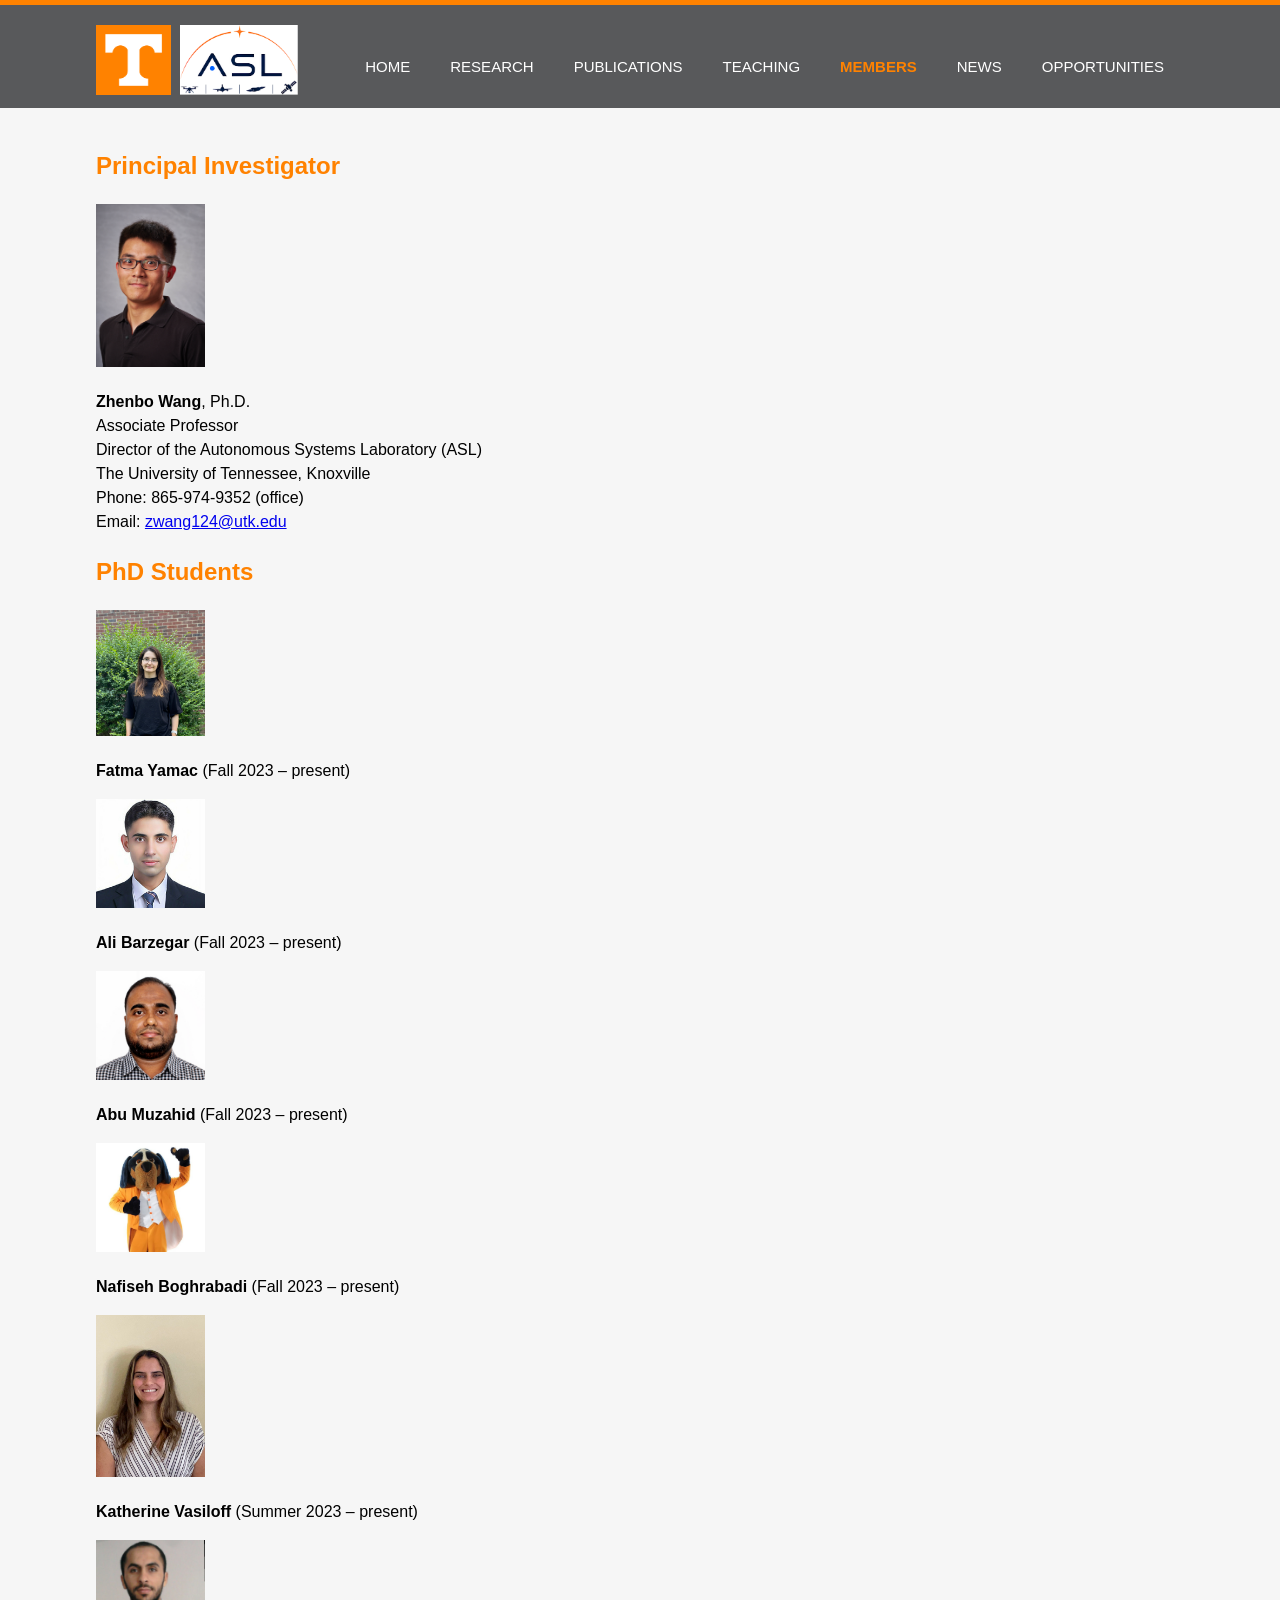
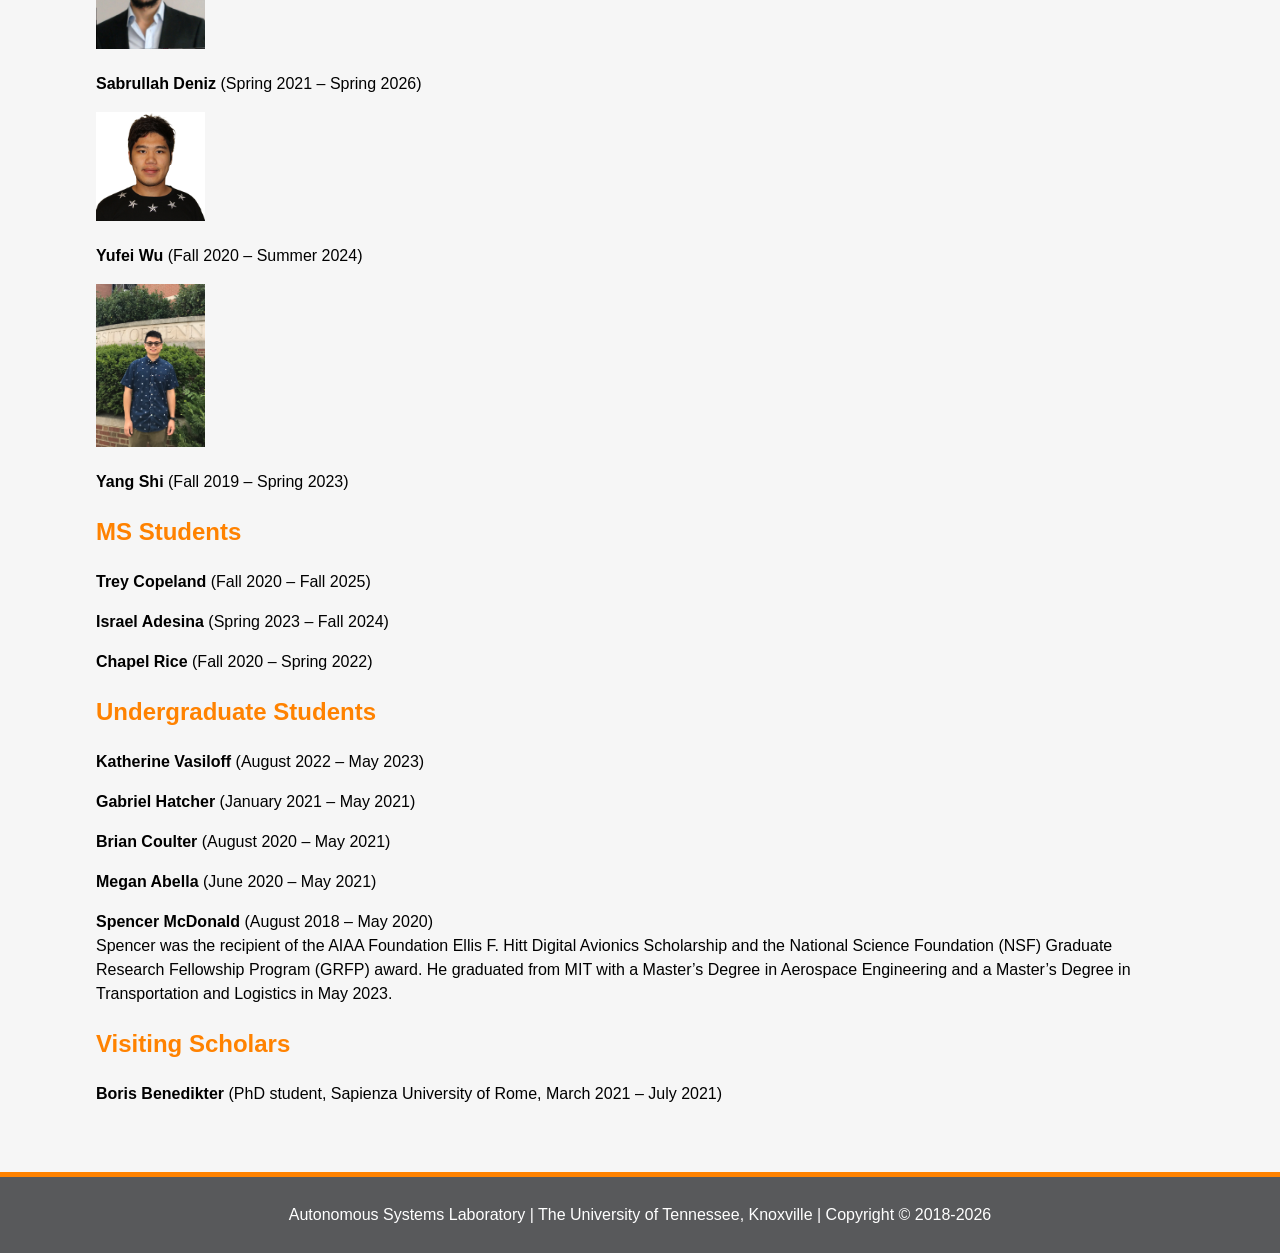
==== members.html @ 4ca72c1c "create lab website" ====
<!DOCTYPE html>
<html>
<head>
  <meta charset="utf-8">
  <meta name="viewport" content="width=device-width">
  <meta name="description" content="Autonomous Systems Laboratory at UTK">
  <meta name="keywords" content="Autonomous Systems Laboratory, University of Tennessee">
  <meta name="author" content="Dr. Zhenbo Wang">
  <title>Autonomous Systems Lab | UTK</title>
  <link rel="stylesheet" href="./css/style.css">

  <style>
  .dropbtn {
    display:inline;
    color: #ffffff;
    text-align:center;
    text-decoration:none;
  }
  li a:hover, .dropdown:hover .dropbtn {
    background-color: #ff8200;
  }
  li.dropdown {
    display:inline;
  }
  .dropdown-content {
    display: none;
    position: absolute;
    background-color: #58595B;
    min-width: 160px;
    z-index: 1;
  }
  .dropdown-content a{
    color: #ffffff;
    padding: 10px 10px;
    text-decoration: none;
    display: block;
    text-align: left;
  }
  .dropdown:hover .dropdown-content {
    display: block;
  }
  </style>

</head>
  <body>
    <header>
      <div class="container">
        <div id="branding">
          <h1><a href="https://www.utk.edu/"><img src="./img/logo_utk.png"/></a>  <a href="https://volweb.utk.edu/~zwang124/"><img src="./img/logo_asl_1.png"/></a></h1>
        </div>
        <nav>
          <ul>
            <li><a href="index.html">Home</a></li>
            <li class="dropdown">
              <a href="research.html" class="dropbtn">Research</a>
              <div class="dropdown-content">
                <!-- <a href="res_fundamental.html">Fundamental Research</a> -->
                <a href="res_space.html">Space Systems</a>
                <a href="res_air.html">Aerial Systems</a>
                <a href="res_ground.html">Ground Systems</a>
                <a href="res_power.html">Power and Energy Systems</a>
                <a href="res_facility.html">Facility</a>
                <a href="res_sponsors.html">Sponsors</a>
              </div>
            </li>
            <li><a href="publications.html">Publications</a></li>
            <li><a href="teaching.html">Teaching</a></li>
            <li class="current"><a href="members.html">Members</a></li>
            <li><a href="news.html">News</a></li>
            <li><a href="opportunities.html">Opportunities</a></li>
          </ul>
        </nav>
      </div>
    </header>

    <!-- <section id="showcase">
      <div class="container">
        <h1>Members</h1>
      </div>
    </section> -->

    <section id="main_body_members">
      <div class="container">
        <div class="box">
          <h2>Principal Investigator</h2>
          <img src="./img/ZhenboWang.jpg">
          <p><b>Zhenbo Wang</b>, Ph.D.
            <br>Associate Professor
            <br>Director of the Autonomous Systems Laboratory (ASL)
            <br>The University of Tennessee, Knoxville
            <br>Phone: 865-974-9352 (office)
            <br>Email: <a href="mailto:zwang124@utk.edu">zwang124@utk.edu</a>
            <!-- <br><a href="resume.html"><b>Resume</b></a> -->
          </p>
        </div>
        <div class="box">

          <h2>PhD Students</h2>

          <img src="./img/Fatma_Yamac.jpg">
          <p><b>Fatma Yamac</b> (Fall 2023 – present)</p>

          <img src="./img/Ali_Barzegar.jpg">
          <p><b>Ali Barzegar</b> (Fall 2023 – present)</p>

          <img src="./img/Abu_Muzahid.jpg">
          <p><b>Abu Muzahid</b> (Fall 2023 – present)</p>

          <img src="./img/Nafiseh_Boghrabadi.jpg">
          <p><b>Nafiseh Boghrabadi</b> (Fall 2023 – present)</p>

          <img src="./img/Katherine_Vasiloff.jpg">
          <p><b>Katherine Vasiloff</b> (Summer 2023 – present)</p>

          <img src="./img/Sabrullah_Deniz.jpg">
          <p><b>Sabrullah Deniz</b> (Spring 2021 – Spring 2026)</p>

          <img src="./img/Yufei_Wu.jpg">
          <p><b>Yufei Wu</b> (Fall 2020 – Summer 2024)</p>

	        <img src="./img/Yang_Shi.jpg">
          <p><b>Yang Shi</b> (Fall 2019 – Spring 2023)</p>


          <h2>MS Students</h2>

          <!-- <img src="./img/Trey_Copeland.jpg"> -->
          <p><b>Trey Copeland</b> (Fall 2020 – Fall 2025)</p>

          <!-- <img src="./img/Israel_Adesina.jpg"> -->
          <p><b>Israel Adesina</b> (Spring 2023 – Fall 2024)</p>

          <!-- <img src="./img/Chapel_Rice.jpg"> -->
          <p><b>Chapel Rice</b> (Fall 2020 – Spring 2022)</p>

          <!-- <img src="./img/Matthew_Sherrod.jpg"> -->
          <!-- <p><b>Matthew Sherrod</b> (Fall 2023 - present)</p> -->


          <h2>Undergraduate Students</h2>

          <p><b>Katherine Vasiloff</b> (August 2022 – May 2023)</p>
          <p><b>Gabriel Hatcher</b> (January 2021 – May 2021)</p>
          <p><b>Brian Coulter</b> (August 2020 – May 2021)</p>
          <p><b>Megan Abella</b> (June 2020 – May 2021)</p>
          <p><b>Spencer McDonald</b> (August 2018 – May 2020)
            <br>Spencer was the recipient of the AIAA Foundation Ellis F. Hitt Digital Avionics Scholarship and the National Science Foundation (NSF) Graduate Research Fellowship Program (GRFP) award. He graduated from MIT with a Master’s Degree in Aerospace Engineering and a Master’s Degree in Transportation and Logistics in May 2023.</p>

          <h2>Visiting Scholars</h2>
          <!-- <img src="./img/Boris_Benedikter.jpg"> -->
          <p><b>Boris Benedikter</b> (PhD student, Sapienza University of Rome, March 2021 – July 2021)
            <!-- <br>Email: <a href="mailto:bbenedik@utk.edu">bbenedik@utk.edu</a> -->
          </p>


        </div>
      </div>
    </section>

    <footer>
      <p>Autonomous Systems Laboratory | The University of Tennessee, Knoxville | Copyright &copy; 2018-<script>document.write(new Date().getFullYear());</script></p>
    </footer>
  </body>
</html>
---- css/style.css ----
body{
  font: 16px/1.5 Arial, Helvetica,sans-serif;
  padding:0;
  margin:0;
  background-color:#f6f6f6;
}

/* Global */
.container{
  width:85%;
  margin:auto;
  overflow:hidden;
}

ul{
  margin:0;
  padding:0;
}



/*** Homepage ***/
/* Header */
header{
  background:#58595B;
  color:#ffffff;
  padding-top:20px;
  min-height:70px;
  border-top:#ff8200 5px solid;
}

header a{
  color:#ffffff;
  text-decoration:none;
  text-transform:uppercase;
  font-size:15px;
}

header li{
  float:left;
  display:inline;
  padding: 20px 20px 0 20px;
}

header #branding{
  float:left;
  text-align: center;
}

header #branding img{
  height: 70px
}

header #branding h1{
  margin:0;
}

header nav{
  float:right;
  margin-top:10px;
}

header .highlight, header .current a{
  color:#ff8200;
  font-weight:bold;
}

header a:hover{
  color:#ffffff;
  font-weight:bold;
}

/* Showcase */
#showcase{
  min-height:300px;
  background:linear-gradient(rgba(0,0,0,0.5),rgba(0,0,0,0.5)),url('../img/cover_new.png') no-repeat 0;
  background-size:cover;
  text-align:center;
  color:#ffffff;
}

#showcase h1{
  margin-top:100px;
  font-size:50px;
  margin-bottom:10px;
}


/* Welcome */
#welcome{
  margin-top:20px;
  margin-bottom:10px;
}

#welcome .box{
  float:left;
  text-align:left;
  width:95%;
  color:#ff8200;
}

/* Boxes */
#boxes{
  margin-top:0px;
}

#boxes .box1{
  float:left;
  text-align:left;
  width:40%;
  padding-left:50px;
}

#boxes .box2{
  float:left;
  text-align:left;
  width:40%;
  padding-left: 100px;
}

#boxes .box1 li{
  margin-left:40px;
  text-indent:0px;
}

#counter{
  text-align:left;
  margin-left:110px;
}



/*** Research ***/
#main_body{
  margin-top:20px;
}

#main_body .box1{
  float:left;
  text-align:left;
  width:100%;
}

#main_body .box1 h2{
  color:#ff8200;
}

#main_body .box2 li{
  margin-left:40px;
  text-indent:0px;
}

#research_figure{
  margin-bottom:50px;
}

#research_figure .box3{
  float:left;
  text-align:center;
  width:30%;
  padding:10px;
  margin-top:20px;
}

#research_figure .box3 img{
  width:100%;
}

#figure_sponsor{
  margin-bottom:50px;
}

#figure_sponsor .box2{
  float:left;
  text-align:center;
  width:30%;
  padding:10px;
  margin-top:20px;
}

#figure_sponsor .box2 img{
  width:75%;
}


/*** Fundamental ***/
#showcase_fundamental{
  min-height:300px;
  background:linear-gradient(rgba(0,0,0,0.5),rgba(0,0,0,0.5)),url('../img/fundamental.jpg') no-repeat 0;
  background-size:cover;
  text-align:center;
  color:#ffffff;
}

#showcase_fundamental h1{
  margin-top:100px;
  font-size:50px;
  margin-bottom:10px;
}

#main_body_f{
  margin-top:20px;
}

#main_body_f .box1, .box2{
  float:left;
  text-align:left;
  width:100%;
}

#main_body_f .box1 h2{
  color:#ff8200;
}

#main_body_f .box2 li{
  margin-left:40px;
  text-indent:0px;
}

#figure_f{
  margin-bottom:50px;
}

#figure_f .box3{
  float:left;
  text-align:center;
  width:30%;
  padding:10px;
  margin-top:20px;
}

#figure_f .box3 img{
  width:100%;
}


/*** Space ***/
#showcase_space{
  min-height:300px;
  background:linear-gradient(rgba(0,0,0,0.5),rgba(0,0,0,0.5)),url('../img/space.jpg') no-repeat 0;
  background-size:cover;
  text-align:center;
  color:#ffffff;
}

#showcase_space h1{
  margin-top:100px;
  font-size:50px;
  margin-bottom:10px;
}

#main_body_s{
  margin-top:20px;
}

#figure_s{
  margin-bottom:50px;
}

#figure_s .box2{
  float:left;
  text-align:center;
  width:30%;
  padding:10px;
  margin-top:20px;
}

#figure_s .box2 img{
  width:100%;
}


/*** air ***/
#showcase_air{
  min-height:300px;
  background:linear-gradient(rgba(0,0,0,0.5),rgba(0,0,0,0.5)),url('../img/air.jpg') no-repeat 0;
  background-size:cover;
  text-align:center;
  color:#ffffff;
}

#showcase_air h1{
  margin-top:100px;
  font-size:50px;
  margin-bottom:10px;
}

#main_body_a{
  margin-top:20px;
}

#figure_a{
  margin-bottom:50px;
}

#figure_a .box2{
  float:left;
  text-align:center;
  width:30%;
  padding:10px;
  margin-top:20px;
}

#figure_a .box2 img{
  width:100%;
}


/*** Ground ***/
#showcase_ground{
  min-height:300px;
  background:linear-gradient(rgba(0,0,0,0.5),rgba(0,0,0,0.5)),url('../img/ground.jpg') no-repeat 0;
  background-size:cover;
  text-align:center;
  color:#ffffff;
}

#showcase_ground h1{
  margin-top:100px;
  font-size:50px;
  margin-bottom:10px;
}

#main_body_g{
  margin-top:20px;
}

#figure_g{
  margin-bottom:50px;
}

#figure_g .box2{
  float:left;
  text-align:center;
  width:100%;
  padding:10px;
  margin-top:20px;
}



/*** Power ***/
#showcase_power{
  min-height:300px;
  background:linear-gradient(rgba(0,0,0,0.5),rgba(0,0,0,0.5)),url('../img/power.png') no-repeat 0;
  background-size:cover;
  text-align:center;
  color:#ffffff;
}

#showcase_power h1{
  margin-top:100px;
  font-size:50px;
  margin-bottom:10px;
}

#main_body_p{
  margin-top:20px;
}

#figure_p{
  margin-bottom:50px;
}

#figure_p .box2{
  float:left;
  text-align:center;
  width:30%;
  padding:10px;
  margin-top:20px;
}

#figure_p .box2 img{
  width:100%;
}



/*** Facility ***/
#showcase_facility{
  min-height:300px;
  background:linear-gradient(rgba(0,0,0,0.5),rgba(0,0,0,0.5)),url('../img/facility.jpg') no-repeat 0;
  background-size:cover;
  text-align:center;
  color:#ffffff;
}

#showcase_facility h1{
  margin-top:100px;
  font-size:50px;
  margin-bottom:10px;
}

#main_body_fa{
  margin-top:20px;
}

#figure_fa{
  margin-bottom:50px;
}

#figure_fa .box2{
  float:left;
  text-align:center;
  width:50%;
  padding:10px;
  margin-top:20px;
}

#figure_fa .box2 img{
  width:100%;
}

#figure_fa .box2 video{
  width:100%;
}


/*** Sponsors ***/
#showcase_sponsors{
  min-height:300px;
  background:linear-gradient(rgba(0,0,0,0.5),rgba(0,0,0,0.5)),url('../img/sponsors.jpg') no-repeat 0;
  background-size:cover;
  text-align:center;
  color:#ffffff;
}

#showcase_sponsors h1{
  margin-top:100px;
  font-size:50px;
  margin-bottom:10px;
}

#main_body_sp{
  margin-top:20px;
}

#figure_sp{
  margin-bottom:50px;
}

#figure_sp .box2{
  float:left;
  text-align: center;
  width:30%;
  padding:10px;
  margin-top:20px;
}

#figure_sp .box2 img{
  width:100%;
}



/*** Publications ***/
#main_body_pub{
  margin-top:20px;
  margin-bottom:50px;
}

#main_body_pub .box1{
  float:left;
  text-align:left;
}

#main_body_pub .box1 li{
  margin-left:40px;
  text-indent:0px;
}

#main_body_pub .box1 h2{
  color:#ff8200;
}

#main_body_pub .box2{
  float:left;
  text-align:left;
}

#main_body_pub .box2 li{
  margin-left:40px;
  text-indent:0px;
}

#main_body_pub .box2 h2{
  color:#ff8200;
}



/*** Teaching ***/
#main_body_teach{
  margin-top:20px;
  margin-bottom:50px;
}

#main_body_teach .box{
  float:left;
  text-align:left;
}

#main_body_teach .box h2{
  color:#ff8200;
}


/*** Members ***/
#main_body_members{
  margin-top:20px;
  margin-bottom:50px;
}

#main_body_members .box h2{
  color:#ff8200;
}

#main_body_members .box img{
  width:10%;
}



/*** News ***/
#main_body_news{
  margin-top:20px;
  margin-bottom:50px;
}

#main_body_news .box{
  float:left;
  text-align:left;
}

#main_body_news .box li{
  margin-left:40px;
  text-indent:0px;
}

#main_body_news .box h2{
  color:#ff8200;
}

#main_body_news .box img{
  width:50%;
}



/*** Resume ***/
#main_body_resume{
  margin-top:20px;
  margin-bottom:50px;
}

#main_body_resume .box1, .box2, .box3, .box4{
  float:left;
  text-align:left;
  width:100%;
}

#main_body_resume .box1 li, .box2 li, .box3 li, .box4 li{
  margin-left:40px;
  text-indent:0px;
}

#main_body_resume .box2 h2, .box3 h2, .box4 h2{
  color:#ff8200;
}



/*** REU ***/
#main_body_reu{
  margin-top:20px;
  margin-bottom:50px;
}

#main_body_reu .box1, .box2, .box3, .box4, .box5, .box6, .box7{
  float:left;
  text-align:left;
  width:100%;
}

#main_body_reu .box1 li, .box2 li, .box3 li, .box4 li, .box5 li, .box6 li, .box7 li{
  margin-left:40px;
  text-indent:0px;
}

#main_body_reu .box1 h2, .box2 h2, .box3 h2, .box4 h2, .box5 h2, .box6 h2, .box7 h2{
  color:#ff8200;
}



/*** Opportunities ***/
#main_body_openings{
  margin-top:20px;
  margin-bottom:50px;
}

#main_body_openings .box h2{
  color:#ff8200;
}


/* Main-col */
article#main-col{
  float:left;
  width:65%;
}

footer{
  padding:10px;
  margin-top:20px;
  color:#ffffff;
  background-color:#58595B;
  text-align: center;
  border-top:#ff8200 5px solid;
}

/* Media Queries */
@media(max-width: 768px){
  header #branding,
  header nav,
  header nav li,
  #newsletter h1,
  #newsletter form,
  #boxes .box,
  article#main-col,
  aside#sidebar{
    float:none;
    text-align:center;
    width:100%;
  }

  header{
    padding-bottom:20px;
  }

  #showcase h1{
    margin-top:40px;
  }


  #newsletter form input[type="email"], .quote input, .quote textarea{
    width:100%;
    margin-bottom:5px;
  }
}
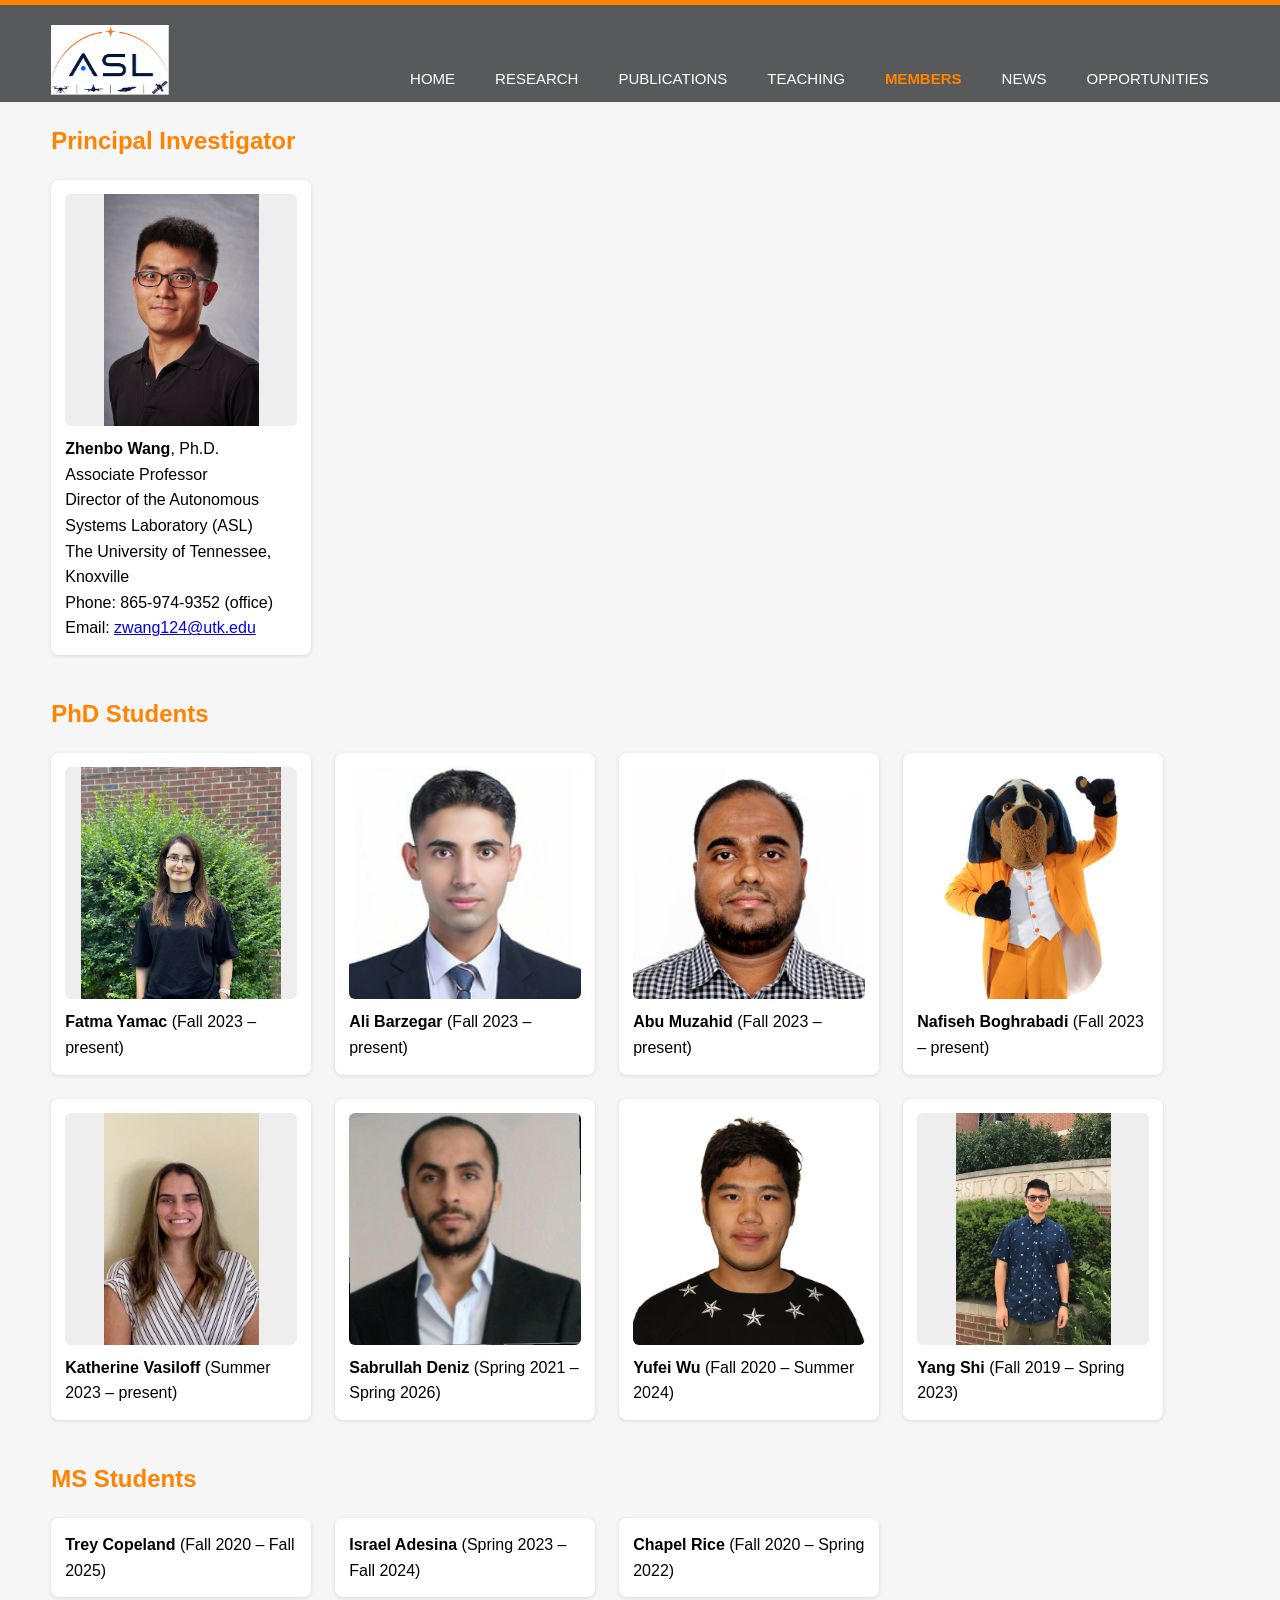
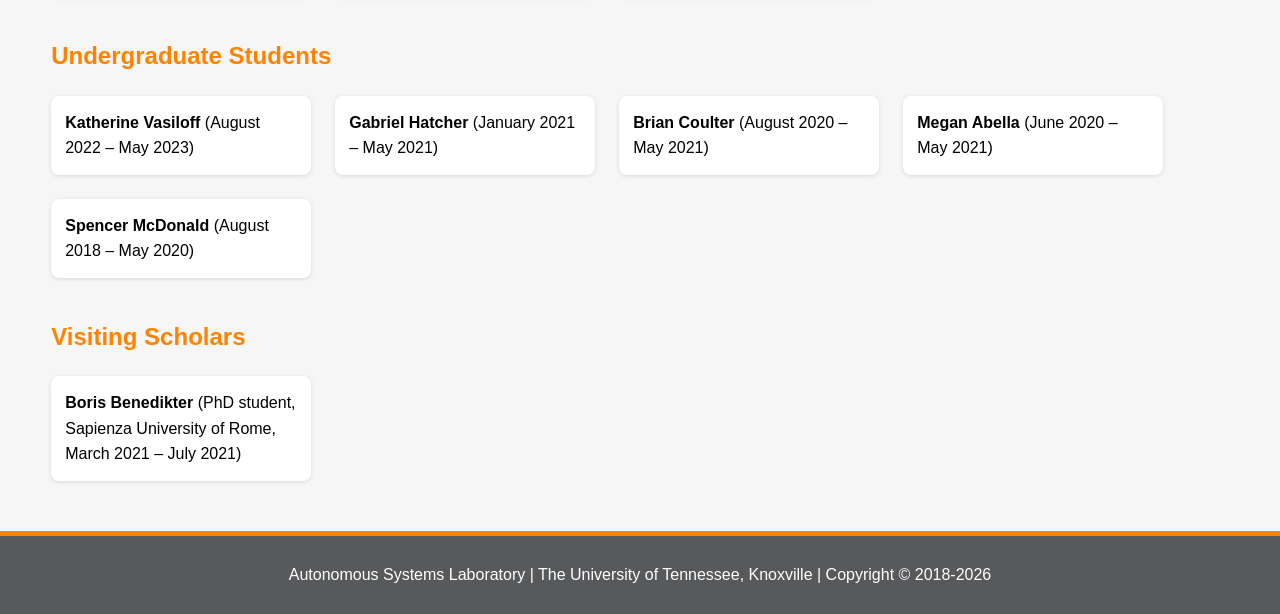
==== commit 7ae9398e: "Updated lab website files" ====
--- a/members.html
+++ b/members.html
@@ -1,164 +1,170 @@
-<!DOCTYPE html>
-<html>
-<head>
-  <meta charset="utf-8">
-  <meta name="viewport" content="width=device-width">
-  <meta name="description" content="Autonomous Systems Laboratory at UTK">
-  <meta name="keywords" content="Autonomous Systems Laboratory, University of Tennessee">
-  <meta name="author" content="Dr. Zhenbo Wang">
-  <title>Autonomous Systems Lab | UTK</title>
-  <link rel="stylesheet" href="./css/style.css">
-
-  <style>
-  .dropbtn {
-    display:inline;
-    color: #ffffff;
-    text-align:center;
-    text-decoration:none;
-  }
-  li a:hover, .dropdown:hover .dropbtn {
-    background-color: #ff8200;
-  }
-  li.dropdown {
-    display:inline;
-  }
-  .dropdown-content {
-    display: none;
-    position: absolute;
-    background-color: #58595B;
-    min-width: 160px;
-    z-index: 1;
-  }
-  .dropdown-content a{
-    color: #ffffff;
-    padding: 10px 10px;
-    text-decoration: none;
-    display: block;
-    text-align: left;
-  }
-  .dropdown:hover .dropdown-content {
-    display: block;
-  }
-  </style>
-
-</head>
-  <body>
-    <header>
-      <div class="container">
-        <div id="branding">
-          <h1><a href="https://www.utk.edu/"><img src="./img/logo_utk.png"/></a>  <a href="https://volweb.utk.edu/~zwang124/"><img src="./img/logo_asl_1.png"/></a></h1>
-        </div>
-        <nav>
-          <ul>
-            <li><a href="index.html">Home</a></li>
-            <li class="dropdown">
-              <a href="research.html" class="dropbtn">Research</a>
-              <div class="dropdown-content">
-                <!-- <a href="res_fundamental.html">Fundamental Research</a> -->
-                <a href="res_space.html">Space Systems</a>
-                <a href="res_air.html">Aerial Systems</a>
-                <a href="res_ground.html">Ground Systems</a>
-                <a href="res_power.html">Power and Energy Systems</a>
-                <a href="res_facility.html">Facility</a>
-                <a href="res_sponsors.html">Sponsors</a>
-              </div>
-            </li>
-            <li><a href="publications.html">Publications</a></li>
-            <li><a href="teaching.html">Teaching</a></li>
-            <li class="current"><a href="members.html">Members</a></li>
-            <li><a href="news.html">News</a></li>
-            <li><a href="opportunities.html">Opportunities</a></li>
-          </ul>
-        </nav>
-      </div>
-    </header>
-
-    <!-- <section id="showcase">
-      <div class="container">
-        <h1>Members</h1>
-      </div>
-    </section> -->
-
-    <section id="main_body_members">
-      <div class="container">
-        <div class="box">
-          <h2>Principal Investigator</h2>
-          <img src="./img/ZhenboWang.jpg">
-          <p><b>Zhenbo Wang</b>, Ph.D.
-            <br>Associate Professor
-            <br>Director of the Autonomous Systems Laboratory (ASL)
-            <br>The University of Tennessee, Knoxville
-            <br>Phone: 865-974-9352 (office)
-            <br>Email: <a href="mailto:zwang124@utk.edu">zwang124@utk.edu</a>
-            <!-- <br><a href="resume.html"><b>Resume</b></a> -->
-          </p>
-        </div>
-        <div class="box">
-
-          <h2>PhD Students</h2>
-
-          <img src="./img/Fatma_Yamac.jpg">
-          <p><b>Fatma Yamac</b> (Fall 2023 – present)</p>
-
-          <img src="./img/Ali_Barzegar.jpg">
-          <p><b>Ali Barzegar</b> (Fall 2023 – present)</p>
-
-          <img src="./img/Abu_Muzahid.jpg">
-          <p><b>Abu Muzahid</b> (Fall 2023 – present)</p>
-
-          <img src="./img/Nafiseh_Boghrabadi.jpg">
-          <p><b>Nafiseh Boghrabadi</b> (Fall 2023 – present)</p>
-
-          <img src="./img/Katherine_Vasiloff.jpg">
-          <p><b>Katherine Vasiloff</b> (Summer 2023 – present)</p>
-
-          <img src="./img/Sabrullah_Deniz.jpg">
-          <p><b>Sabrullah Deniz</b> (Spring 2021 – Spring 2026)</p>
-
-          <img src="./img/Yufei_Wu.jpg">
-          <p><b>Yufei Wu</b> (Fall 2020 – Summer 2024)</p>
-
-	        <img src="./img/Yang_Shi.jpg">
-          <p><b>Yang Shi</b> (Fall 2019 – Spring 2023)</p>
-
-
-          <h2>MS Students</h2>
-
-          <!-- <img src="./img/Trey_Copeland.jpg"> -->
-          <p><b>Trey Copeland</b> (Fall 2020 – Fall 2025)</p>
-
-          <!-- <img src="./img/Israel_Adesina.jpg"> -->
-          <p><b>Israel Adesina</b> (Spring 2023 – Fall 2024)</p>
-
-          <!-- <img src="./img/Chapel_Rice.jpg"> -->
-          <p><b>Chapel Rice</b> (Fall 2020 – Spring 2022)</p>
-
-          <!-- <img src="./img/Matthew_Sherrod.jpg"> -->
-          <!-- <p><b>Matthew Sherrod</b> (Fall 2023 - present)</p> -->
-
-
-          <h2>Undergraduate Students</h2>
-
-          <p><b>Katherine Vasiloff</b> (August 2022 – May 2023)</p>
-          <p><b>Gabriel Hatcher</b> (January 2021 – May 2021)</p>
-          <p><b>Brian Coulter</b> (August 2020 – May 2021)</p>
-          <p><b>Megan Abella</b> (June 2020 – May 2021)</p>
-          <p><b>Spencer McDonald</b> (August 2018 – May 2020)
-            <br>Spencer was the recipient of the AIAA Foundation Ellis F. Hitt Digital Avionics Scholarship and the National Science Foundation (NSF) Graduate Research Fellowship Program (GRFP) award. He graduated from MIT with a Master’s Degree in Aerospace Engineering and a Master’s Degree in Transportation and Logistics in May 2023.</p>
-
-          <h2>Visiting Scholars</h2>
-          <!-- <img src="./img/Boris_Benedikter.jpg"> -->
-          <p><b>Boris Benedikter</b> (PhD student, Sapienza University of Rome, March 2021 – July 2021)
-            <!-- <br>Email: <a href="mailto:bbenedik@utk.edu">bbenedik@utk.edu</a> -->
-          </p>
-
-
-        </div>
-      </div>
-    </section>
-
-    <footer>
-      <p>Autonomous Systems Laboratory | The University of Tennessee, Knoxville | Copyright &copy; 2018-<script>document.write(new Date().getFullYear());</script></p>
-    </footer>
-  </body>
-</html>
+<!DOCTYPE html>
+<html>
+<head>
+  <meta charset="utf-8">
+  <meta name="viewport" content="width=device-width, initial-scale=1">
+  <meta name="description" content="Autonomous Systems Laboratory at UTK">
+  <meta name="keywords" content="Autonomous Systems Laboratory, University of Tennessee">
+  <meta name="author" content="Dr. Zhenbo Wang">
+  <title>Autonomous Systems Lab | UTK</title>
+  <link rel="stylesheet" href="./css/style.css">
+
+</head>
+  <body>
+    <header>
+      <div class="container">
+        <div id="branding">
+          <h1><a href="https://zwang1015.github.io/asl/"><img src="./img/logo_asl_1.png"/></a></h1>
+        </div>
+        <nav>
+          <ul>
+            <li><a href="index.html">Home</a></li>
+            <li class="dropdown">
+              <a href="research.html" class="dropbtn">Research</a>
+              <div class="dropdown-content">
+                <!-- <a href="res_fundamental.html">Fundamental Research</a> -->
+                <a href="res_space.html">Space Systems</a>
+                <a href="res_air.html">Aerial Systems</a>
+                <a href="res_ground.html">Ground Systems</a>
+                <a href="res_power.html">Power and Energy Systems</a>
+                <a href="res_facility.html">Facility</a>
+                <a href="res_sponsors.html">Sponsors</a>
+              </div>
+            </li>
+            <li><a href="publications.html">Publications</a></li>
+            <li><a href="teaching.html">Teaching</a></li>
+            <li class="current"><a href="members.html">Members</a></li>
+            <li><a href="news.html">News</a></li>
+            <li><a href="opportunities.html">Opportunities</a></li>
+          </ul>
+        </nav>
+      </div>
+    </header>
+
+    <!-- <section id="showcase">
+      <div class="container">
+        <h1>Members</h1>
+      </div>
+    </section> -->
+
+    <section id="main_body_members">
+      <div class="container">
+        <div class="box">
+          <h2>Principal Investigator</h2>
+          <div class="people-grid">
+            <div class="person">
+              <img class="person-photo" src="./img/ZhenboWang.jpg">
+              <p><b>Zhenbo Wang</b>, Ph.D.
+                <br>Associate Professor
+                <br>Director of the Autonomous Systems Laboratory (ASL)
+                <br>The University of Tennessee, Knoxville
+                <br>Phone: 865-974-9352 (office)
+                <br>Email: <a href="mailto:zwang124@utk.edu">zwang124@utk.edu</a>
+                <!-- <br><a href="resume.html"><b>Resume</b></a> -->
+              </p>
+            </div>
+          </div>
+
+          <h2>PhD Students</h2>
+          <div class="people-grid">
+            <div class="person">
+              <img class="person-photo" src="./img/Fatma_Yamac.jpg">
+              <p><b>Fatma Yamac</b> (Fall 2023 – present)</p>
+            </div>
+
+            <div class="person">
+              <img class="person-photo" src="./img/Ali_Barzegar.jpg">
+              <p><b>Ali Barzegar</b> (Fall 2023 – present)</p>
+            </div>
+
+            <div class="person">
+              <img class="person-photo" src="./img/Abu_Muzahid.jpg">
+              <p><b>Abu Muzahid</b> (Fall 2023 – present)</p>
+            </div>
+
+            <div class="person">
+              <img class="person-photo" src="./img/Nafiseh_Boghrabadi.jpg">
+              <p><b>Nafiseh Boghrabadi</b> (Fall 2023 – present)</p>
+            </div>
+
+            <div class="person">
+              <img class="person-photo" src="./img/Katherine_Vasiloff.jpg">
+              <p><b>Katherine Vasiloff</b> (Summer 2023 – present)</p>
+            </div>
+
+            <div class="person">
+              <img class="person-photo" src="./img/Sabrullah_Deniz.jpg">
+              <p><b>Sabrullah Deniz</b> (Spring 2021 – Spring 2026)</p>
+            </div>
+
+            <div class="person">
+              <img class="person-photo" src="./img/Yufei_Wu.jpg">
+              <p><b>Yufei Wu</b> (Fall 2020 – Summer 2024)</p>
+            </div>
+
+            <div class="person">
+              <img class="person-photo" src="./img/Yang_Shi.jpg">
+              <p><b>Yang Shi</b> (Fall 2019 – Spring 2023)</p>
+            </div>
+          </div>
+
+          <h2>MS Students</h2>
+          <div class="people-grid">
+            <div class="person">
+              <!-- <img class="person-photo" src="./img/Trey_Copeland.jpg"> -->
+              <p><b>Trey Copeland</b> (Fall 2020 – Fall 2025)</p>
+            </div>
+
+            <div class="person">
+              <!-- <img class="person-photo" src="./img/Israel_Adesina.jpg"> -->
+              <p><b>Israel Adesina</b> (Spring 2023 – Fall 2024)</p>
+            </div>
+
+            <div class="person">
+              <!-- <img class="person-photo" src="./img/Chapel_Rice.jpg"> -->
+              <p><b>Chapel Rice</b> (Fall 2020 – Spring 2022)</p>
+            </div>
+
+            <!-- <div class="person">
+              <img class="person-photo" src="./img/Matthew_Sherrod.jpg">
+              <p><b>Matthew Sherrod</b> (Fall 2023 - present)</p>
+            </div> -->
+          </div>
+
+          <h2>Undergraduate Students</h2>
+          <div class="people-grid">
+            <div class="person">
+              <p><b>Katherine Vasiloff</b> (August 2022 – May 2023)</p>
+            </div>
+            <div class="person">
+              <p><b>Gabriel Hatcher</b> (January 2021 – May 2021)</p>
+            </div>
+            <div class="person">
+              <p><b>Brian Coulter</b> (August 2020 – May 2021)</p>
+            </div>
+            <div class="person">
+              <p><b>Megan Abella</b> (June 2020 – May 2021)</p>
+            </div>
+            <div class="person">
+              <p><b>Spencer McDonald</b> (August 2018 – May 2020)</p>
+            </div>
+          </div>
+
+          <h2>Visiting Scholars</h2>
+          <div class="people-grid">
+            <div class="person">
+              <!-- <img class="person-photo" src="./img/Boris_Benedikter.jpg"> -->
+              <p><b>Boris Benedikter</b> (PhD student, Sapienza University of Rome, March 2021 – July 2021)
+                <!-- <br>Email: <a href="mailto:bbenedik@utk.edu">bbenedik@utk.edu</a> -->
+              </p>
+            </div>
+          </div>
+        </div>
+      </div>
+    </section>
+
+    <footer>
+      <p>Autonomous Systems Laboratory | The University of Tennessee, Knoxville | Copyright &copy; 2018-<script>document.write(new Date().getFullYear());</script></p>
+    </footer>
+  </body>
+</html>
--- a/css/style.css
+++ b/css/style.css
@@ -1,650 +1,684 @@
-body{
-  font: 16px/1.5 Arial, Helvetica,sans-serif;
-  padding:0;
-  margin:0;
-  background-color:#f6f6f6;
-}
-
-/* Global */
-.container{
-  width:85%;
-  margin:auto;
-  overflow:hidden;
-}
-
-ul{
-  margin:0;
-  padding:0;
-}
-
-
-
-/*** Homepage ***/
-/* Header */
-header{
-  background:#58595B;
-  color:#ffffff;
-  padding-top:20px;
-  min-height:70px;
-  border-top:#ff8200 5px solid;
-}
-
-header a{
-  color:#ffffff;
-  text-decoration:none;
-  text-transform:uppercase;
-  font-size:15px;
-}
-
-header li{
-  float:left;
-  display:inline;
-  padding: 20px 20px 0 20px;
-}
-
-header #branding{
-  float:left;
-  text-align: center;
-}
-
-header #branding img{
-  height: 70px
-}
-
-header #branding h1{
-  margin:0;
-}
-
-header nav{
-  float:right;
-  margin-top:10px;
-}
-
-header .highlight, header .current a{
-  color:#ff8200;
-  font-weight:bold;
-}
-
-header a:hover{
-  color:#ffffff;
-  font-weight:bold;
-}
-
-/* Showcase */
-#showcase{
-  min-height:300px;
-  background:linear-gradient(rgba(0,0,0,0.5),rgba(0,0,0,0.5)),url('../img/cover_new.png') no-repeat 0;
-  background-size:cover;
-  text-align:center;
-  color:#ffffff;
-}
-
-#showcase h1{
-  margin-top:100px;
-  font-size:50px;
-  margin-bottom:10px;
-}
-
-
-/* Welcome */
-#welcome{
-  margin-top:20px;
-  margin-bottom:10px;
-}
-
-#welcome .box{
-  float:left;
-  text-align:left;
-  width:95%;
-  color:#ff8200;
-}
-
-/* Boxes */
-#boxes{
-  margin-top:0px;
-}
-
-#boxes .box1{
-  float:left;
-  text-align:left;
-  width:40%;
-  padding-left:50px;
-}
-
-#boxes .box2{
-  float:left;
-  text-align:left;
-  width:40%;
-  padding-left: 100px;
-}
-
-#boxes .box1 li{
-  margin-left:40px;
-  text-indent:0px;
-}
-
-#counter{
-  text-align:left;
-  margin-left:110px;
-}
-
-
-
-/*** Research ***/
-#main_body{
-  margin-top:20px;
-}
-
-#main_body .box1{
-  float:left;
-  text-align:left;
-  width:100%;
-}
-
-#main_body .box1 h2{
-  color:#ff8200;
-}
-
-#main_body .box2 li{
-  margin-left:40px;
-  text-indent:0px;
-}
-
-#research_figure{
-  margin-bottom:50px;
-}
-
-#research_figure .box3{
-  float:left;
-  text-align:center;
-  width:30%;
-  padding:10px;
-  margin-top:20px;
-}
-
-#research_figure .box3 img{
-  width:100%;
-}
-
-#figure_sponsor{
-  margin-bottom:50px;
-}
-
-#figure_sponsor .box2{
-  float:left;
-  text-align:center;
-  width:30%;
-  padding:10px;
-  margin-top:20px;
-}
-
-#figure_sponsor .box2 img{
-  width:75%;
-}
-
-
-/*** Fundamental ***/
-#showcase_fundamental{
-  min-height:300px;
-  background:linear-gradient(rgba(0,0,0,0.5),rgba(0,0,0,0.5)),url('../img/fundamental.jpg') no-repeat 0;
-  background-size:cover;
-  text-align:center;
-  color:#ffffff;
-}
-
-#showcase_fundamental h1{
-  margin-top:100px;
-  font-size:50px;
-  margin-bottom:10px;
-}
-
-#main_body_f{
-  margin-top:20px;
-}
-
-#main_body_f .box1, .box2{
-  float:left;
-  text-align:left;
-  width:100%;
-}
-
-#main_body_f .box1 h2{
-  color:#ff8200;
-}
-
-#main_body_f .box2 li{
-  margin-left:40px;
-  text-indent:0px;
-}
-
-#figure_f{
-  margin-bottom:50px;
-}
-
-#figure_f .box3{
-  float:left;
-  text-align:center;
-  width:30%;
-  padding:10px;
-  margin-top:20px;
-}
-
-#figure_f .box3 img{
-  width:100%;
-}
-
-
-/*** Space ***/
-#showcase_space{
-  min-height:300px;
-  background:linear-gradient(rgba(0,0,0,0.5),rgba(0,0,0,0.5)),url('../img/space.jpg') no-repeat 0;
-  background-size:cover;
-  text-align:center;
-  color:#ffffff;
-}
-
-#showcase_space h1{
-  margin-top:100px;
-  font-size:50px;
-  margin-bottom:10px;
-}
-
-#main_body_s{
-  margin-top:20px;
-}
-
-#figure_s{
-  margin-bottom:50px;
-}
-
-#figure_s .box2{
-  float:left;
-  text-align:center;
-  width:30%;
-  padding:10px;
-  margin-top:20px;
-}
-
-#figure_s .box2 img{
-  width:100%;
-}
-
-
-/*** air ***/
-#showcase_air{
-  min-height:300px;
-  background:linear-gradient(rgba(0,0,0,0.5),rgba(0,0,0,0.5)),url('../img/air.jpg') no-repeat 0;
-  background-size:cover;
-  text-align:center;
-  color:#ffffff;
-}
-
-#showcase_air h1{
-  margin-top:100px;
-  font-size:50px;
-  margin-bottom:10px;
-}
-
-#main_body_a{
-  margin-top:20px;
-}
-
-#figure_a{
-  margin-bottom:50px;
-}
-
-#figure_a .box2{
-  float:left;
-  text-align:center;
-  width:30%;
-  padding:10px;
-  margin-top:20px;
-}
-
-#figure_a .box2 img{
-  width:100%;
-}
-
-
-/*** Ground ***/
-#showcase_ground{
-  min-height:300px;
-  background:linear-gradient(rgba(0,0,0,0.5),rgba(0,0,0,0.5)),url('../img/ground.jpg') no-repeat 0;
-  background-size:cover;
-  text-align:center;
-  color:#ffffff;
-}
-
-#showcase_ground h1{
-  margin-top:100px;
-  font-size:50px;
-  margin-bottom:10px;
-}
-
-#main_body_g{
-  margin-top:20px;
-}
-
-#figure_g{
-  margin-bottom:50px;
-}
-
-#figure_g .box2{
-  float:left;
-  text-align:center;
-  width:100%;
-  padding:10px;
-  margin-top:20px;
-}
-
-
-
-/*** Power ***/
-#showcase_power{
-  min-height:300px;
-  background:linear-gradient(rgba(0,0,0,0.5),rgba(0,0,0,0.5)),url('../img/power.png') no-repeat 0;
-  background-size:cover;
-  text-align:center;
-  color:#ffffff;
-}
-
-#showcase_power h1{
-  margin-top:100px;
-  font-size:50px;
-  margin-bottom:10px;
-}
-
-#main_body_p{
-  margin-top:20px;
-}
-
-#figure_p{
-  margin-bottom:50px;
-}
-
-#figure_p .box2{
-  float:left;
-  text-align:center;
-  width:30%;
-  padding:10px;
-  margin-top:20px;
-}
-
-#figure_p .box2 img{
-  width:100%;
-}
-
-
-
-/*** Facility ***/
-#showcase_facility{
-  min-height:300px;
-  background:linear-gradient(rgba(0,0,0,0.5),rgba(0,0,0,0.5)),url('../img/facility.jpg') no-repeat 0;
-  background-size:cover;
-  text-align:center;
-  color:#ffffff;
-}
-
-#showcase_facility h1{
-  margin-top:100px;
-  font-size:50px;
-  margin-bottom:10px;
-}
-
-#main_body_fa{
-  margin-top:20px;
-}
-
-#figure_fa{
-  margin-bottom:50px;
-}
-
-#figure_fa .box2{
-  float:left;
-  text-align:center;
-  width:50%;
-  padding:10px;
-  margin-top:20px;
-}
-
-#figure_fa .box2 img{
-  width:100%;
-}
-
-#figure_fa .box2 video{
-  width:100%;
-}
-
-
-/*** Sponsors ***/
-#showcase_sponsors{
-  min-height:300px;
-  background:linear-gradient(rgba(0,0,0,0.5),rgba(0,0,0,0.5)),url('../img/sponsors.jpg') no-repeat 0;
-  background-size:cover;
-  text-align:center;
-  color:#ffffff;
-}
-
-#showcase_sponsors h1{
-  margin-top:100px;
-  font-size:50px;
-  margin-bottom:10px;
-}
-
-#main_body_sp{
-  margin-top:20px;
-}
-
-#figure_sp{
-  margin-bottom:50px;
-}
-
-#figure_sp .box2{
-  float:left;
-  text-align: center;
-  width:30%;
-  padding:10px;
-  margin-top:20px;
-}
-
-#figure_sp .box2 img{
-  width:100%;
-}
-
-
-
-/*** Publications ***/
-#main_body_pub{
-  margin-top:20px;
-  margin-bottom:50px;
-}
-
-#main_body_pub .box1{
-  float:left;
-  text-align:left;
-}
-
-#main_body_pub .box1 li{
-  margin-left:40px;
-  text-indent:0px;
-}
-
-#main_body_pub .box1 h2{
-  color:#ff8200;
-}
-
-#main_body_pub .box2{
-  float:left;
-  text-align:left;
-}
-
-#main_body_pub .box2 li{
-  margin-left:40px;
-  text-indent:0px;
-}
-
-#main_body_pub .box2 h2{
-  color:#ff8200;
-}
-
-
-
-/*** Teaching ***/
-#main_body_teach{
-  margin-top:20px;
-  margin-bottom:50px;
-}
-
-#main_body_teach .box{
-  float:left;
-  text-align:left;
-}
-
-#main_body_teach .box h2{
-  color:#ff8200;
-}
-
-
-/*** Members ***/
-#main_body_members{
-  margin-top:20px;
-  margin-bottom:50px;
-}
-
-#main_body_members .box h2{
-  color:#ff8200;
-}
-
-#main_body_members .box img{
-  width:10%;
-}
-
-
-
-/*** News ***/
-#main_body_news{
-  margin-top:20px;
-  margin-bottom:50px;
-}
-
-#main_body_news .box{
-  float:left;
-  text-align:left;
-}
-
-#main_body_news .box li{
-  margin-left:40px;
-  text-indent:0px;
-}
-
-#main_body_news .box h2{
-  color:#ff8200;
-}
-
-#main_body_news .box img{
-  width:50%;
-}
-
-
-
-/*** Resume ***/
-#main_body_resume{
-  margin-top:20px;
-  margin-bottom:50px;
-}
-
-#main_body_resume .box1, .box2, .box3, .box4{
-  float:left;
-  text-align:left;
-  width:100%;
-}
-
-#main_body_resume .box1 li, .box2 li, .box3 li, .box4 li{
-  margin-left:40px;
-  text-indent:0px;
-}
-
-#main_body_resume .box2 h2, .box3 h2, .box4 h2{
-  color:#ff8200;
-}
-
-
-
-/*** REU ***/
-#main_body_reu{
-  margin-top:20px;
-  margin-bottom:50px;
-}
-
-#main_body_reu .box1, .box2, .box3, .box4, .box5, .box6, .box7{
-  float:left;
-  text-align:left;
-  width:100%;
-}
-
-#main_body_reu .box1 li, .box2 li, .box3 li, .box4 li, .box5 li, .box6 li, .box7 li{
-  margin-left:40px;
-  text-indent:0px;
-}
-
-#main_body_reu .box1 h2, .box2 h2, .box3 h2, .box4 h2, .box5 h2, .box6 h2, .box7 h2{
-  color:#ff8200;
-}
-
-
-
-/*** Opportunities ***/
-#main_body_openings{
-  margin-top:20px;
-  margin-bottom:50px;
-}
-
-#main_body_openings .box h2{
-  color:#ff8200;
-}
-
-
-/* Main-col */
-article#main-col{
-  float:left;
-  width:65%;
-}
-
-footer{
-  padding:10px;
-  margin-top:20px;
-  color:#ffffff;
-  background-color:#58595B;
-  text-align: center;
-  border-top:#ff8200 5px solid;
-}
-
-/* Media Queries */
-@media(max-width: 768px){
-  header #branding,
-  header nav,
-  header nav li,
-  #newsletter h1,
-  #newsletter form,
-  #boxes .box,
-  article#main-col,
-  aside#sidebar{
-    float:none;
-    text-align:center;
-    width:100%;
-  }
-
-  header{
-    padding-bottom:20px;
-  }
-
-  #showcase h1{
-    margin-top:40px;
-  }
-
-
-  #newsletter form input[type="email"], .quote input, .quote textarea{
-    width:100%;
-    margin-bottom:5px;
-  }
-}
+*,
+*::before,
+*::after {
+  box-sizing: border-box;
+}
+
+html {
+  -webkit-text-size-adjust: 100%;
+}
+
+body{
+  font: 16px/1.6 Arial, Helvetica, sans-serif;
+  padding:0;
+  margin:0;
+  background-color:#f6f6f6;
+}
+
+img, video{
+  max-width:100%;
+  height:auto;
+}
+
+/* Global */
+.container{
+  width:92%;
+  max-width:1200px;
+  margin:0 auto;
+}
+
+ul{
+  margin:0;
+  padding:0;
+}
+
+h1, h2, h3{
+  overflow-wrap:break-word;
+}
+
+
+
+/*** Homepage ***/
+/* Header */
+header{
+  background:#58595B;
+  color:#ffffff;
+  padding-top:20px;
+  min-height:70px;
+  border-top:#ff8200 5px solid;
+}
+
+header .container{
+  display:flex;
+  flex-wrap:wrap;
+  align-items:center;
+  justify-content:space-between;
+  gap:10px 20px;
+}
+
+header a{
+  color:#ffffff;
+  text-decoration:none;
+  text-transform:uppercase;
+  font-size:15px;
+}
+
+header ul{
+  display:flex;
+  flex-wrap:wrap;
+  justify-content:center;
+}
+
+header li{
+  display:inline;
+  padding: 20px 20px 0 20px;
+}
+
+header #branding{
+  text-align: center;
+}
+
+header #branding h1{
+  margin:0;
+  display:flex;
+  flex-wrap:wrap;
+  align-items:center;
+  gap:10px;
+  justify-content:center;
+}
+
+header #branding img{
+  height: 70px;
+  max-width:100%;
+}
+
+header nav{
+  margin-top:10px;
+}
+
+header .highlight, header .current a{
+  color:#ff8200;
+  font-weight:bold;
+}
+
+header a:hover{
+  color:#ffffff;
+  font-weight:bold;
+}
+
+/* Dropdown menu (Research) */
+.dropbtn {
+  display:inline;
+  color: #ffffff;
+  text-align:center;
+  text-decoration:none;
+}
+
+li a:hover, .dropdown:hover .dropbtn {
+  background-color: #ff8200;
+}
+
+li.dropdown {
+  display:inline;
+  position:relative;
+}
+
+.dropdown-content {
+  display: none;
+  position: absolute;
+  top:100%;
+  left:50%;
+  transform:translateX(-50%);
+  background-color: #58595B;
+  min-width: 180px;
+  z-index: 10;
+  border-radius:0 0 4px 4px;
+  overflow:hidden;
+  box-shadow:0 6px 12px rgba(0,0,0,0.25);
+}
+
+.dropdown-content a{
+  color: #ffffff;
+  padding: 10px 14px;
+  text-decoration: none;
+  display: block;
+  text-align: left;
+}
+
+.dropdown:hover .dropdown-content,
+.dropdown:focus-within .dropdown-content {
+  display: block;
+}
+
+/* Showcase */
+#showcase,
+#showcase_fundamental,
+#showcase_space,
+#showcase_air,
+#showcase_ground,
+#showcase_power,
+#showcase_facility,
+#showcase_sponsors{
+  min-height:300px;
+  display:flex;
+  align-items:center;
+  justify-content:center;
+  background-repeat:no-repeat;
+  background-position:center;
+  background-size:cover;
+  text-align:center;
+  color:#ffffff;
+  padding:20px 0;
+}
+
+#showcase{
+  background-image:linear-gradient(rgba(0,0,0,0.5),rgba(0,0,0,0.5)),url('../img/cover_new.png');
+}
+
+#showcase_fundamental{
+  background-image:linear-gradient(rgba(0,0,0,0.5),rgba(0,0,0,0.5)),url('../img/fundamental.jpg');
+}
+
+#showcase_space{
+  background-image:linear-gradient(rgba(0,0,0,0.5),rgba(0,0,0,0.5)),url('../img/space.jpg');
+}
+
+#showcase_air{
+  background-image:linear-gradient(rgba(0,0,0,0.5),rgba(0,0,0,0.5)),url('../img/air.jpg');
+}
+
+#showcase_ground{
+  background-image:linear-gradient(rgba(0,0,0,0.5),rgba(0,0,0,0.5)),url('../img/ground.jpg');
+}
+
+#showcase_power{
+  background-image:linear-gradient(rgba(0,0,0,0.5),rgba(0,0,0,0.5)),url('../img/power.png');
+}
+
+#showcase_facility{
+  background-image:linear-gradient(rgba(0,0,0,0.5),rgba(0,0,0,0.5)),url('../img/facility.jpg');
+}
+
+#showcase_sponsors{
+  background-image:linear-gradient(rgba(0,0,0,0.5),rgba(0,0,0,0.5)),url('../img/sponsors.jpg');
+}
+
+#showcase h1,
+#showcase_fundamental h1,
+#showcase_space h1,
+#showcase_air h1,
+#showcase_ground h1,
+#showcase_power h1,
+#showcase_facility h1,
+#showcase_sponsors h1{
+  font-size:clamp(28px, 5vw, 50px);
+  margin:0 0 10px 0;
+}
+
+
+/* Welcome */
+#welcome{
+  margin-top:20px;
+  margin-bottom:10px;
+}
+
+#welcome .box{
+  text-align:left;
+  color:#ff8200;
+}
+
+/* Boxes */
+#boxes{
+  margin-top:0px;
+}
+
+#boxes .container{
+  display:flex;
+  flex-wrap:wrap;
+  gap:30px;
+  align-items:flex-start;
+}
+
+#boxes .box1,
+#boxes .box2{
+  text-align:left;
+  flex:1 1 320px;
+  min-width:0;
+}
+
+#boxes .box1 li{
+  margin-left:40px;
+  text-indent:0px;
+}
+
+#boxes .box1 figure{
+  margin:10px 0;
+}
+
+#boxes .box2 figure{
+  margin:10px 0;
+}
+
+#counter{
+  text-align:center;
+  padding:0 4%;
+}
+
+
+
+/*** Research ***/
+#main_body,
+#main_body_f,
+#main_body_s,
+#main_body_a,
+#main_body_g,
+#main_body_p,
+#main_body_fa,
+#main_body_sp{
+  margin-top:20px;
+}
+
+#main_body .box1,
+#main_body_f .box1,
+#main_body_f .box2{
+  text-align:left;
+  width:100%;
+}
+
+#main_body .box1 h2,
+#main_body_f .box1 h2{
+  color:#ff8200;
+}
+
+#main_body .box2 li,
+#main_body_f .box2 li{
+  margin-left:40px;
+  text-indent:0px;
+}
+
+/* Responsive image / media grids shared across Research sub-pages */
+#research_figure,
+#figure_sponsor,
+#figure_f,
+#figure_s,
+#figure_a,
+#figure_g,
+#figure_p,
+#figure_fa,
+#figure_sp{
+  margin-bottom:50px;
+}
+
+#research_figure .container,
+#figure_f .container,
+#figure_s .container,
+#figure_a .container,
+#figure_g .container,
+#figure_p .container,
+#figure_fa .container,
+#figure_sp .container{
+  display:grid;
+  grid-template-columns:repeat(auto-fit, minmax(240px, 1fr));
+  gap:20px;
+  align-items:start;
+}
+
+#research_figure .box3,
+#figure_f .box3,
+#figure_s .box2,
+#figure_a .box2,
+#figure_g .box2,
+#figure_p .box2,
+#figure_fa .box2,
+#figure_sp .box2{
+  text-align:center;
+  padding:10px;
+  margin-top:0;
+}
+
+#research_figure .box3 img,
+#figure_f .box3 img,
+#figure_s .box2 img,
+#figure_a .box2 img,
+#figure_g .box2 img,
+#figure_p .box2 img,
+#figure_sp .box2 img{
+  width:100%;
+}
+
+#figure_fa .box2 video{
+  width:100%;
+}
+
+/* Sponsor logo grid (single .box2 containing all logos) */
+#figure_sponsor .container{
+  display:block;
+}
+
+#figure_sponsor .box2{
+  display:flex;
+  flex-wrap:wrap;
+  justify-content:center;
+  align-items:center;
+  gap:30px;
+  padding:10px;
+  margin-top:20px;
+}
+
+#figure_sponsor .box2 p{
+  display:none;
+}
+
+#figure_sponsor .box2 img{
+  width:auto;
+  max-height:110px;
+  flex:0 1 180px;
+  object-fit:contain;
+}
+
+
+
+/*** Publications ***/
+#main_body_pub{
+  margin-top:20px;
+  margin-bottom:50px;
+}
+
+#main_body_pub .container{
+  display:flex;
+  flex-wrap:wrap;
+  gap:30px;
+}
+
+#main_body_pub .box1,
+#main_body_pub .box2{
+  text-align:left;
+  flex:1 1 320px;
+  min-width:0;
+}
+
+#main_body_pub .box1 li,
+#main_body_pub .box2 li{
+  margin-left:40px;
+  text-indent:0px;
+}
+
+#main_body_pub .box1 h2,
+#main_body_pub .box2 h2{
+  color:#ff8200;
+}
+
+
+
+/*** Teaching ***/
+#main_body_teach{
+  margin-top:20px;
+  margin-bottom:50px;
+}
+
+#main_body_teach .box{
+  text-align:left;
+}
+
+#main_body_teach .box h2{
+  color:#ff8200;
+}
+
+
+/*** Members ***/
+#main_body_members{
+  margin-top:20px;
+  margin-bottom:50px;
+}
+
+#main_body_members .box{
+  text-align:left;
+}
+
+#main_body_members .box h2{
+  color:#ff8200;
+  margin-top:40px;
+}
+
+#main_body_members .box h2:first-child{
+  margin-top:0;
+}
+
+.people-grid{
+  display:flex;
+  flex-wrap:wrap;
+  gap:24px;
+  margin:15px 0 10px 0;
+}
+
+.person{
+  flex:1 1 220px;
+  max-width:260px;
+  background:#ffffff;
+  border-radius:8px;
+  padding:14px;
+  box-shadow:0 1px 4px rgba(0,0,0,0.12);
+}
+
+.person-photo{
+  width:100%;
+  aspect-ratio:1 / 1;
+  object-fit:contain;
+  background:#eeeeee;
+  border-radius:6px;
+  display:block;
+  margin-bottom:10px;
+}
+
+.person p{
+  margin:0;
+}
+
+
+
+/*** News ***/
+#main_body_news{
+  margin-top:20px;
+  margin-bottom:50px;
+}
+
+#main_body_news .box{
+  text-align:left;
+}
+
+#main_body_news .box li{
+  margin-left:40px;
+  text-indent:0px;
+  padding:4px 0;
+}
+
+#main_body_news .box h2{
+  color:#ff8200;
+}
+
+#main_body_news .box img{
+  width:50%;
+}
+
+
+
+/*** Resume ***/
+#main_body_resume{
+  margin-top:20px;
+  margin-bottom:50px;
+}
+
+#main_body_resume .box1,
+#main_body_resume .box2,
+#main_body_resume .box3,
+#main_body_resume .box4{
+  text-align:left;
+  width:100%;
+}
+
+#main_body_resume .box1 li,
+#main_body_resume .box2 li,
+#main_body_resume .box3 li,
+#main_body_resume .box4 li{
+  margin-left:40px;
+  text-indent:0px;
+}
+
+#main_body_resume .box2 h2,
+#main_body_resume .box3 h2,
+#main_body_resume .box4 h2{
+  color:#ff8200;
+}
+
+
+
+/*** REU ***/
+#main_body_reu{
+  margin-top:20px;
+  margin-bottom:50px;
+}
+
+#main_body_reu .box1,
+#main_body_reu .box2,
+#main_body_reu .box3,
+#main_body_reu .box4,
+#main_body_reu .box5,
+#main_body_reu .box6,
+#main_body_reu .box7{
+  text-align:left;
+  width:100%;
+}
+
+#main_body_reu .box1 li,
+#main_body_reu .box2 li,
+#main_body_reu .box3 li,
+#main_body_reu .box4 li,
+#main_body_reu .box5 li,
+#main_body_reu .box6 li,
+#main_body_reu .box7 li{
+  margin-left:40px;
+  text-indent:0px;
+}
+
+#main_body_reu .box1 h2,
+#main_body_reu .box2 h2,
+#main_body_reu .box3 h2,
+#main_body_reu .box4 h2,
+#main_body_reu .box5 h2,
+#main_body_reu .box6 h2,
+#main_body_reu .box7 h2{
+  color:#ff8200;
+}
+
+
+
+/*** Opportunities ***/
+#main_body_openings{
+  margin-top:20px;
+  margin-bottom:50px;
+}
+
+#main_body_openings .box{
+  text-align:left;
+}
+
+#main_body_openings .box h2{
+  color:#ff8200;
+}
+
+
+/* Main-col */
+article#main-col{
+  width:65%;
+}
+
+footer{
+  padding:10px;
+  margin-top:20px;
+  color:#ffffff;
+  background-color:#58595B;
+  text-align: center;
+  border-top:#ff8200 5px solid;
+}
+
+/* Media Queries */
+@media(max-width: 900px){
+  article#main-col,
+  aside#sidebar{
+    width:100%;
+  }
+
+  #showcase,
+  #showcase_fundamental,
+  #showcase_space,
+  #showcase_air,
+  #showcase_ground,
+  #showcase_power,
+  #showcase_facility,
+  #showcase_sponsors{
+    min-height:220px;
+  }
+}
+
+@media(max-width: 768px){
+  header .container{
+    justify-content:center;
+    text-align:center;
+  }
+
+  header nav ul{
+    justify-content:center;
+  }
+
+  header li{
+    padding:10px 12px 0 12px;
+  }
+
+  .dropdown-content{
+    left:50%;
+  }
+
+  #newsletter h1,
+  #newsletter form{
+    text-align:center;
+    width:100%;
+  }
+
+  header{
+    padding-bottom:20px;
+  }
+
+  #newsletter form input[type="email"], .quote input, .quote textarea{
+    width:100%;
+    margin-bottom:5px;
+  }
+}
+
+@media(max-width: 480px){
+  body{
+    font-size:15px;
+  }
+
+  #boxes .box1 li,
+  #main_body .box2 li,
+  #main_body_pub .box1 li,
+  #main_body_pub .box2 li,
+  #main_body_news .box li,
+  #main_body_resume .box1 li,
+  #main_body_resume .box2 li,
+  #main_body_resume .box3 li,
+  #main_body_resume .box4 li,
+  #main_body_reu .box1 li,
+  #main_body_reu .box2 li,
+  #main_body_reu .box3 li,
+  #main_body_reu .box4 li,
+  #main_body_reu .box5 li,
+  #main_body_reu .box6 li,
+  #main_body_reu .box7 li{
+    margin-left:24px;
+  }
+
+  .person{
+    flex:1 1 140px;
+  }
+}
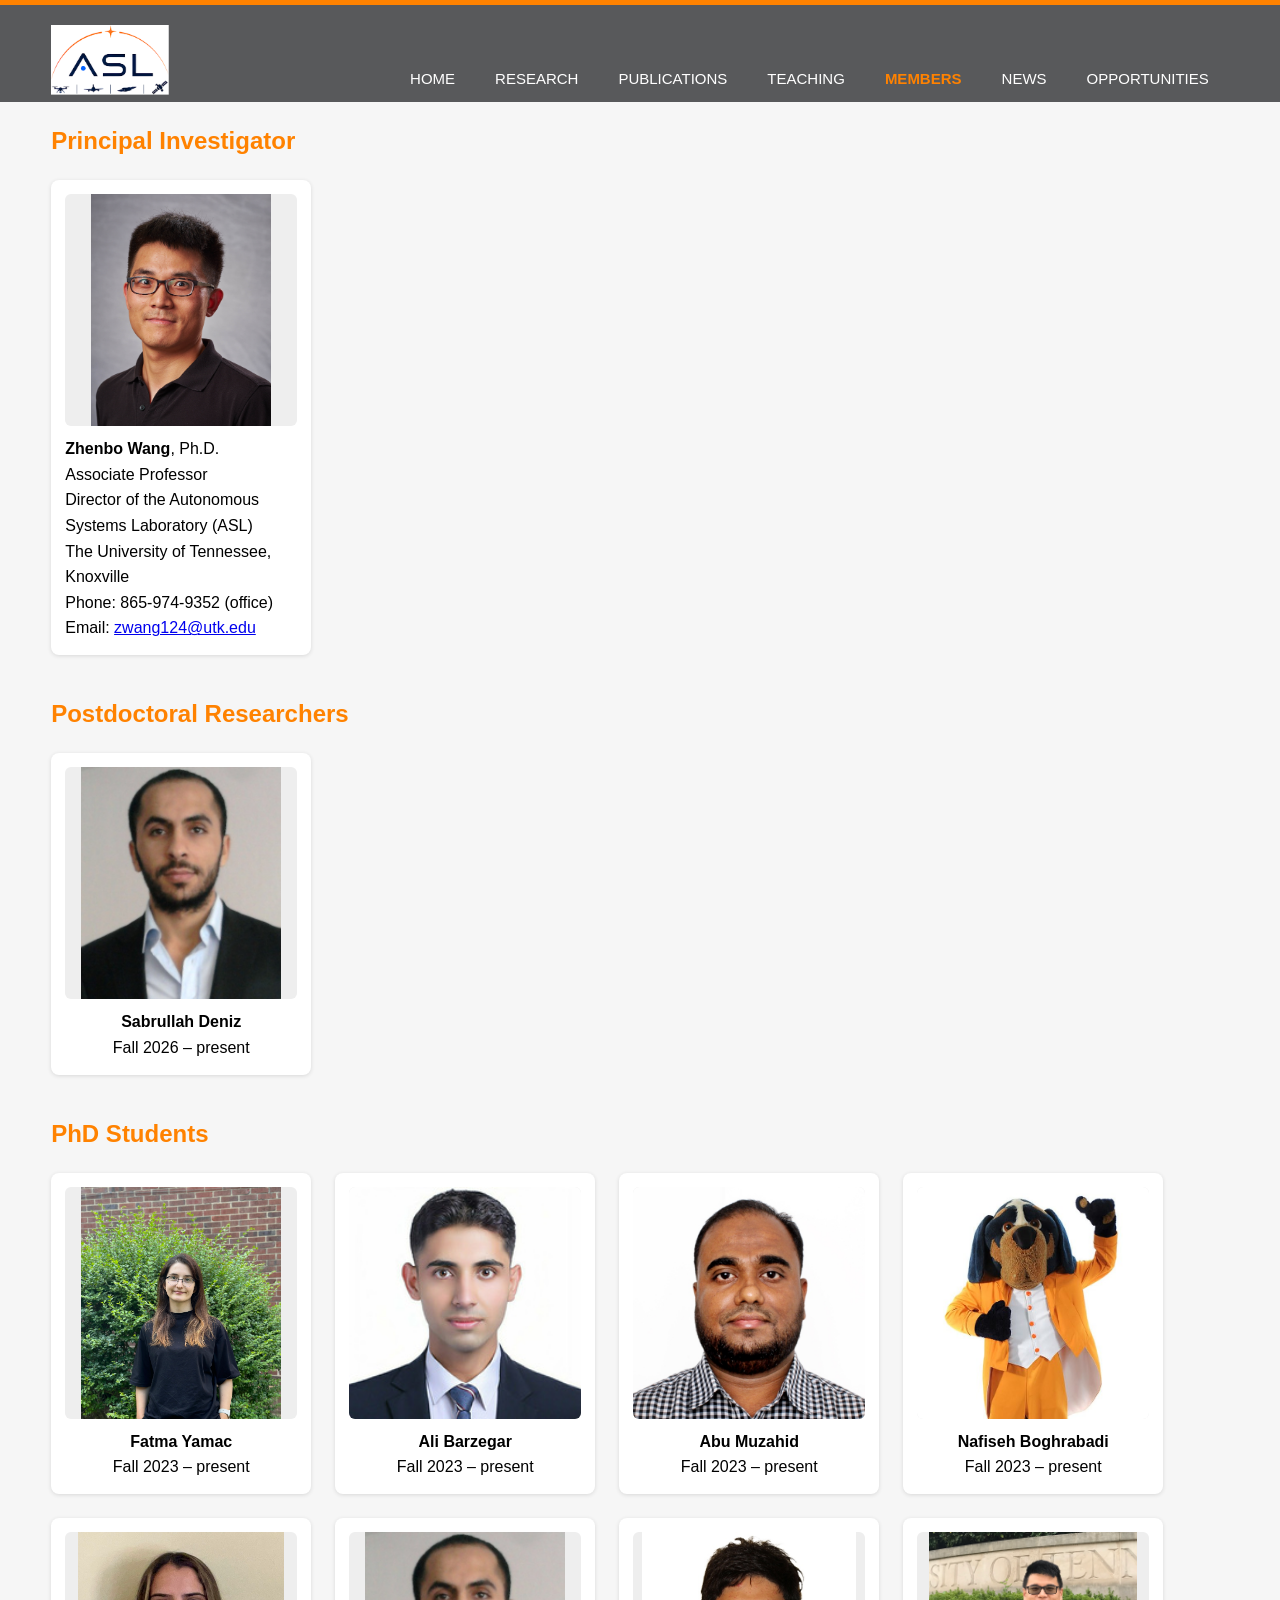
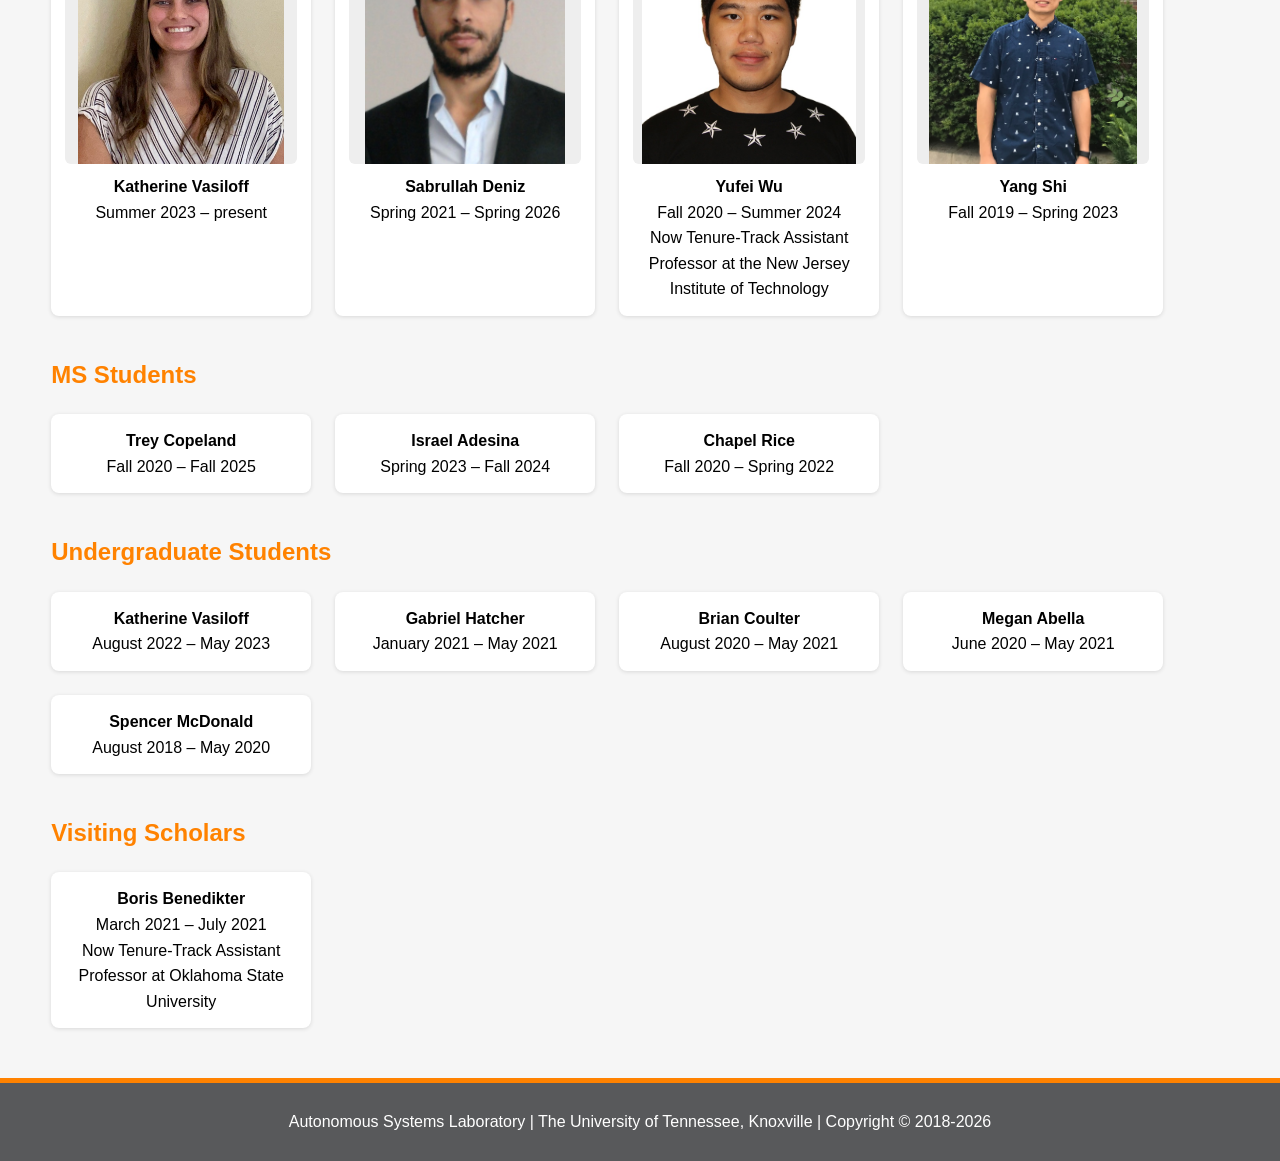
==== commit 5ae93308: "update members & teaching" ====
--- a/members.html
+++ b/members.html
@@ -65,64 +65,87 @@
             </div>
           </div>
 
+          <h2>Postdoctoral Researchers</h2>
+          <div style="text-align: center;" class="people-grid">
+
+            <div class="person">
+              <img class="person-photo" src="./img/Sabrullah_Deniz.jpg">
+              <p><b>Sabrullah Deniz</b></p>
+              <p>Fall 2026 – present</p>
+            </div>
+
+          </div>
+
           <h2>PhD Students</h2>
-          <div class="people-grid">
+          <div style="text-align: center;" class="people-grid">
             <div class="person">
               <img class="person-photo" src="./img/Fatma_Yamac.jpg">
-              <p><b>Fatma Yamac</b> (Fall 2023 – present)</p>
+              <p><b>Fatma Yamac</b></p>
+              <p>Fall 2023 – present</p>
             </div>
 
             <div class="person">
               <img class="person-photo" src="./img/Ali_Barzegar.jpg">
-              <p><b>Ali Barzegar</b> (Fall 2023 – present)</p>
+              <p><b>Ali Barzegar</b></p>
+              <p>Fall 2023 – present</p>
             </div>
 
             <div class="person">
               <img class="person-photo" src="./img/Abu_Muzahid.jpg">
-              <p><b>Abu Muzahid</b> (Fall 2023 – present)</p>
+              <p><b>Abu Muzahid</b></p>
+              <p>Fall 2023 – present</p>
             </div>
 
             <div class="person">
               <img class="person-photo" src="./img/Nafiseh_Boghrabadi.jpg">
-              <p><b>Nafiseh Boghrabadi</b> (Fall 2023 – present)</p>
+              <p><b>Nafiseh Boghrabadi</b></p>
+              <p>Fall 2023 – present</p>
             </div>
 
             <div class="person">
               <img class="person-photo" src="./img/Katherine_Vasiloff.jpg">
-              <p><b>Katherine Vasiloff</b> (Summer 2023 – present)</p>
+              <p><b>Katherine Vasiloff</b> </p>
+              <p>Summer 2023 – present</p>
             </div>
 
             <div class="person">
               <img class="person-photo" src="./img/Sabrullah_Deniz.jpg">
-              <p><b>Sabrullah Deniz</b> (Spring 2021 – Spring 2026)</p>
+              <p><b>Sabrullah Deniz</b></p>
+              <p>Spring 2021 – Spring 2026</p>
             </div>
 
             <div class="person">
               <img class="person-photo" src="./img/Yufei_Wu.jpg">
-              <p><b>Yufei Wu</b> (Fall 2020 – Summer 2024)</p>
+              <p><b>Yufei Wu</b></p>
+              <p>Fall 2020 – Summer 2024</p>
+              <p>Now Tenure-Track Assistant Professor at the New Jersey Institute of Technology</p>
             </div>
 
             <div class="person">
               <img class="person-photo" src="./img/Yang_Shi.jpg">
-              <p><b>Yang Shi</b> (Fall 2019 – Spring 2023)</p>
+              <p><b>Yang Shi</b></p>
+              <p>Fall 2019 – Spring 2023</p>
             </div>
           </div>
 
           <h2>MS Students</h2>
-          <div class="people-grid">
+          <div style="text-align: center;" class="people-grid">
             <div class="person">
               <!-- <img class="person-photo" src="./img/Trey_Copeland.jpg"> -->
-              <p><b>Trey Copeland</b> (Fall 2020 – Fall 2025)</p>
+              <p><b>Trey Copeland</b> </p>
+              <p>Fall 2020 – Fall 2025</p>
             </div>
 
             <div class="person">
               <!-- <img class="person-photo" src="./img/Israel_Adesina.jpg"> -->
-              <p><b>Israel Adesina</b> (Spring 2023 – Fall 2024)</p>
+              <p><b>Israel Adesina</b></p>
+              <p>Spring 2023 – Fall 2024</p>
             </div>
 
             <div class="person">
               <!-- <img class="person-photo" src="./img/Chapel_Rice.jpg"> -->
-              <p><b>Chapel Rice</b> (Fall 2020 – Spring 2022)</p>
+              <p><b>Chapel Rice</b></p>
+              <p>Fall 2020 – Spring 2022</p>
             </div>
 
             <!-- <div class="person">
@@ -132,31 +155,36 @@
           </div>
 
           <h2>Undergraduate Students</h2>
-          <div class="people-grid">
+          <div style="text-align: center;" class="people-grid">
             <div class="person">
-              <p><b>Katherine Vasiloff</b> (August 2022 – May 2023)</p>
+              <p><b>Katherine Vasiloff</b></p>
+              <p>August 2022 – May 2023</p>
             </div>
             <div class="person">
-              <p><b>Gabriel Hatcher</b> (January 2021 – May 2021)</p>
+              <p><b>Gabriel Hatcher</b></p>
+              <p>January 2021 – May 2021</p>
             </div>
             <div class="person">
-              <p><b>Brian Coulter</b> (August 2020 – May 2021)</p>
+              <p><b>Brian Coulter</b></p>
+              <p>August 2020 – May 2021</p>
             </div>
             <div class="person">
-              <p><b>Megan Abella</b> (June 2020 – May 2021)</p>
+              <p><b>Megan Abella</b></p>
+              <p>June 2020 – May 2021</p>
             </div>
             <div class="person">
-              <p><b>Spencer McDonald</b> (August 2018 – May 2020)</p>
+              <p><b>Spencer McDonald</b></p>
+              <p>August 2018 – May 2020</p>
             </div>
           </div>
 
           <h2>Visiting Scholars</h2>
-          <div class="people-grid">
+          <div style="text-align: center;" class="people-grid">
             <div class="person">
               <!-- <img class="person-photo" src="./img/Boris_Benedikter.jpg"> -->
-              <p><b>Boris Benedikter</b> (PhD student, Sapienza University of Rome, March 2021 – July 2021)
-                <!-- <br>Email: <a href="mailto:bbenedik@utk.edu">bbenedik@utk.edu</a> -->
-              </p>
+              <p><b>Boris Benedikter</b></p>
+              <p>March 2021 – July 2021</p>
+              <p>Now Tenure-Track Assistant Professor at Oklahoma State University</p>
             </div>
           </div>
         </div>
